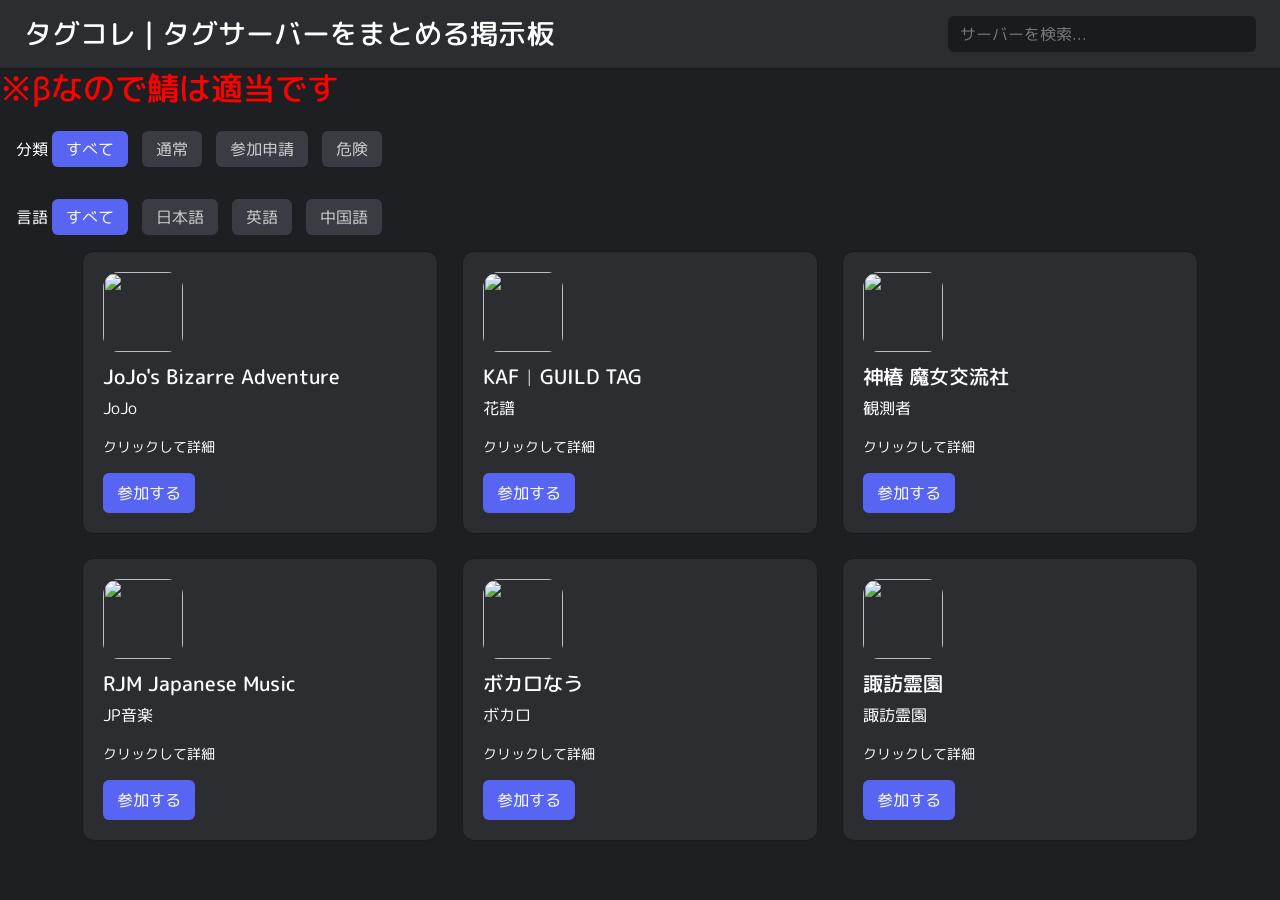
==== index.html @ 12757214 "OGPを追加" ====
<!DOCTYPE html>
<html lang="ja">
    <head>
        <meta charset="UTF-8">
        <title>タグコレ | タグサーバーをまとめる掲示板</title>
        <meta name="viewport" content="width=device-width, initial-scale=1.0">
        <meta property="og:title" content="タグコレ | タグサーバーをまとめる掲示板">
        <meta property="og:description" content="β版公開。">
        <meta property="og.url" content="https://tags-collection-web.pages.dev/">

        <!-- Bootstrap -->
        <link
            href="https://cdn.jsdelivr.net/npm/bootstrap@5.3.2/dist/css/bootstrap.min.css"
            rel="stylesheet"
        />
        <link rel="preconnect" href="https://fonts.googleapis.com">
        <link rel="preconnect" href="https://fonts.gstatic.com" crossorigin>
        <link href="https://fonts.googleapis.com/css2?family=M+PLUS+Rounded+1c:wght@100;300;400;500;700;800;900&display=swap" rel="stylesheet">
        <style>*{font-family: "M PLUS Rounded 1c", sans-serif}</style>

        <link rel="stylesheet" href="/index.css">
        <script src="/func.js"></script>
        <script src="/invite.js"></script>
        <script src="/card.js"></script>
    </head>
    <body>
        <!-- 上部バー -->
        <div class="topbar d-flex justify-content-between align-items-center">
            <h3 class="m-0">タグコレ | タグサーバーをまとめる掲示板</h3>
            <input type="text" class="form-control w-25 search-box" placeholder="サーバーを検索...">
        </div>
        <h2 style="color: red;">※βなので鯖は適当です</h2>

        <!-- カテゴリ -->
        <div class="p-3" id="cat">
            分類
            <button class="category-btn active">すべて</button>
            <button class="category-btn">通常</button>
            <button class="category-btn">参加申請</button>
            <button class="category-btn">危険</button>
        </div>
        <!-- カテゴリ -->
        <div class="p-3" id="lang-cat">
            言語
            <button class="category-btn active">すべて</button>
            <button class="category-btn">日本語</button>
            <button class="category-btn">英語</button>
            <button class="category-btn">中国語</button>
        </div>

        <!-- サーバー一覧 -->
        <div class="container">
            <div class="row g-4 servers">
            </div>
        </div>
        <script src="/main.js"></script>
        <script src="https://cdn.jsdelivr.net/npm/bootstrap@5.3.0/dist/js/bootstrap.bundle.min.js" integrity="sha384-geWF76RCwLtnZ8qwWowPQNguL3RmwHVBC9FhGdlKrxdiJJigb/j/68SIy3Te4Bkz" crossorigin="anonymous"></script>
    </body>
</html>
---- index.css ----
body {
    background-color: #1e1f22;
    color: #fff;
  }

  .topbar {
    background-color: #2b2d31;
    padding: 16px 24px;
    border-bottom: 1px solid #1a1b1e;
  }

  .search-box {
    background-color: #1a1b1e;
    border: none;
    color: #fff;
  }

  .search-box::placeholder {
    color: #777;
  }

  .category-btn {
    background-color: #3a3c43;
    border: none;
    color: #ccc;
    margin-right: 10px;
    border-radius: 6px;
    padding: 6px 14px;
    transition: 0.2s;
  }

  .category-btn:hover {
    background-color: #4a4d55;
  }

  .category-btn.active {
    background-color: #5865f2;
    color: #fff;
  }

  .server-card {
    background-color: #2b2d31;
    border: none;
    border-radius: 12px;
    padding: 20px;
    transition: 0.2s;
    border: 1px solid #1a1b1e;
  }

  .server-card:hover {
    background-color: #32343a;
    transform: translateY(-2px);
  }

  .server-icon {
    width: 80px;
    height: 80px;
    border-radius: 16px;
    margin-bottom: 12px;
  }

  .join-btn {
    background-color: #5865f2;
    border: none;
    color: #fff;
    padding: 8px 14px;
    border-radius: 6px;
    transition: 0.2s;
  }

  .join-btn:hover {
    background-color: #4752c4;
  }
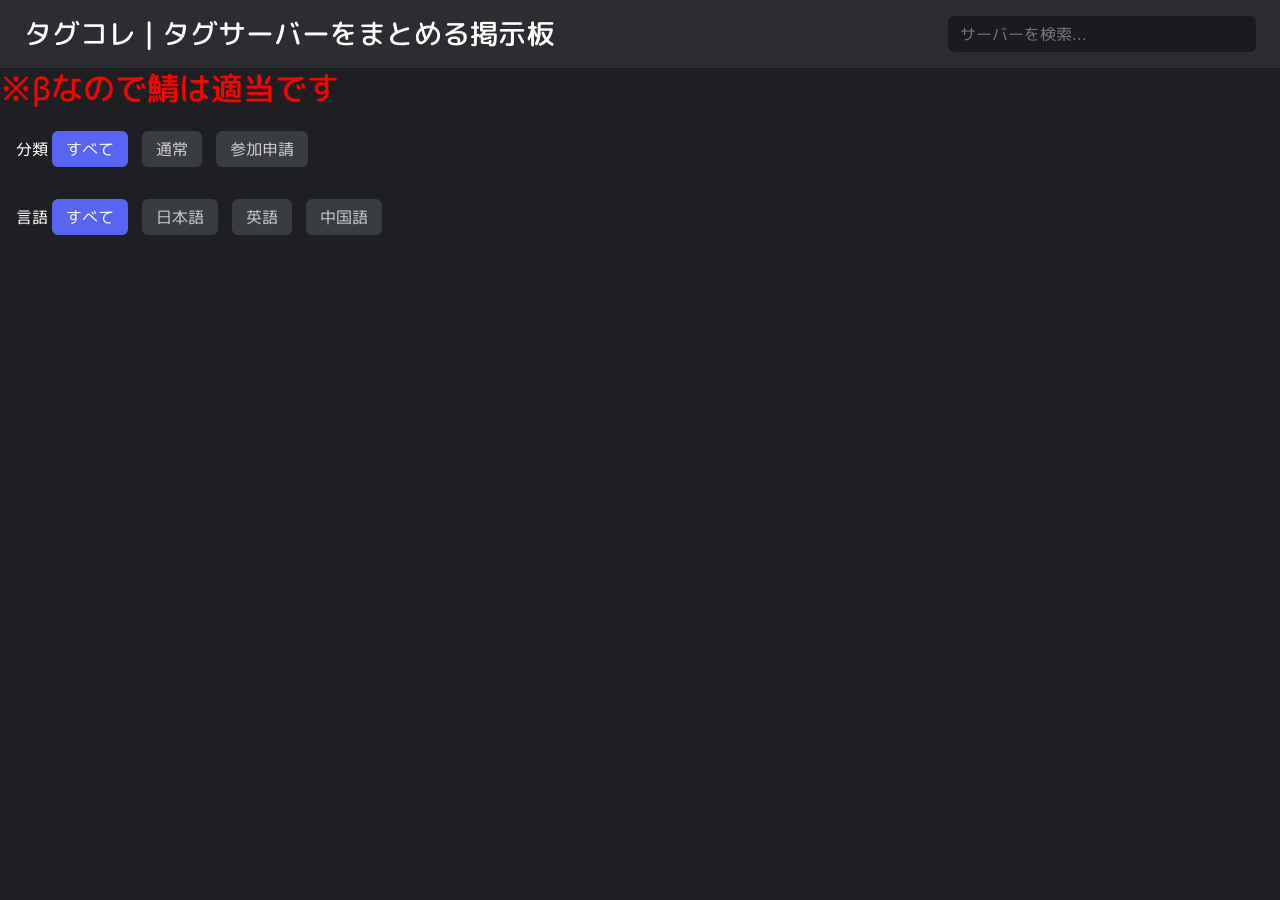
==== commit 868a0545: "危険タグ削除" ====
--- a/index.html
+++ b/index.html
@@ -37,7 +37,7 @@
             <button class="category-btn active">すべて</button>
             <button class="category-btn">通常</button>
             <button class="category-btn">参加申請</button>
-            <button class="category-btn">危険</button>
+            <!--<button class="category-btn">危険</button>-->
         </div>
         <!-- カテゴリ -->
         <div class="p-3" id="lang-cat">
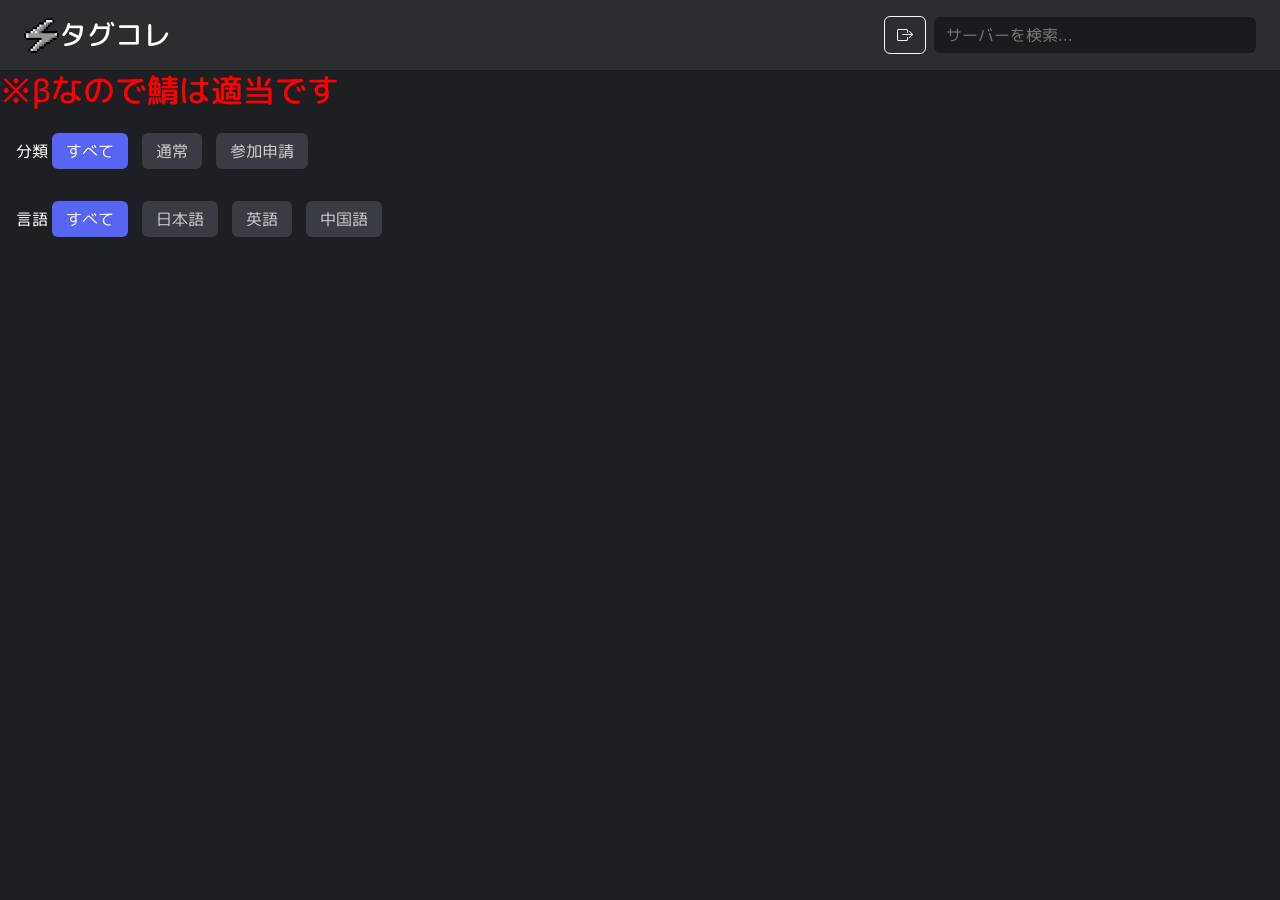
==== commit ad33f643: "色々！" ====
--- a/index.html
+++ b/index.html
@@ -13,10 +13,20 @@
             href="https://cdn.jsdelivr.net/npm/bootstrap@5.3.2/dist/css/bootstrap.min.css"
             rel="stylesheet"
         />
+        <link rel="stylesheet" href="https://cdn.jsdelivr.net/npm/bootstrap-icons@1.13.1/font/bootstrap-icons.min.css">
         <link rel="preconnect" href="https://fonts.googleapis.com">
         <link rel="preconnect" href="https://fonts.gstatic.com" crossorigin>
         <link href="https://fonts.googleapis.com/css2?family=M+PLUS+Rounded+1c:wght@100;300;400;500;700;800;900&display=swap" rel="stylesheet">
         <style>*{font-family: "M PLUS Rounded 1c", sans-serif}</style>
+
+        <!-- Favicon package generated by Favicon.im Generator -->
+        <link rel="icon" type="image/x-icon" href="/favicons/favicon.ico">
+        <link rel="icon" type="image/png" sizes="16x16" href="/favicons/favicon-16x16.png">
+        <link rel="icon" type="image/png" sizes="32x32" href="/favicons/favicon-32x32.png">
+        <link rel="apple-touch-icon" sizes="180x180" href="/favicons/apple-touch-icon.png">
+        <link rel="icon" type="image/png" sizes="192x192" href="/favicons/android-chrome-192x192.png">
+        <link rel="icon" type="image/png" sizes="512x512" href="/favicons/android-chrome-512x512.png">
+        <meta name="theme-color" content="#ffffff">
 
         <link rel="stylesheet" href="/index.css">
         <script src="/func.js"></script>
@@ -25,34 +35,40 @@
     </head>
     <body>
         <!-- 上部バー -->
-        <div class="topbar d-flex justify-content-between align-items-center">
-            <h3 class="m-0">タグコレ | タグサーバーをまとめる掲示板</h3>
-            <input type="text" class="form-control w-25 search-box" placeholder="サーバーを検索...">
+        <div class="topbar d-flex align-items-center">
+            <img src="/img/icon.png" alt="Main Icon" id="main-icon">
+            <h3 class="m-0" id="title">タグコレ</h3>
+            <div class="d-flex align-items-center gap-2 ms-auto">
+                <div class="hover-wrapper">
+                    <a href="https://discord.com/oauth2/authorize?client_id=1464887286196867205" class="btn btn-outline-light bot-add-btn"><i class="bi bi-box-arrow-right"></i></a>
+                    <p class="bot-add-hover-txt p-2 border rounded">Botをサーバーに追加する</p>
+                </div>
+                <input type="text" class="form-control search-box" id="search-box" placeholder="サーバーを検索...">
+            </div>
         </div>
         <h2 style="color: red;">※βなので鯖は適当です</h2>
 
         <!-- カテゴリ -->
-        <div class="p-3" id="cat">
+        <div class="p-3 " id="cat">
             分類
-            <button class="category-btn active">すべて</button>
-            <button class="category-btn">通常</button>
-            <button class="category-btn">参加申請</button>
-            <!--<button class="category-btn">危険</button>-->
+            <button class="category-btn active" value="all">すべて</button>
+            <button class="category-btn" value="normal">通常</button>
+            <button class="category-btn" value="request">参加申請</button>
         </div>
         <!-- カテゴリ -->
         <div class="p-3" id="lang-cat">
             言語
-            <button class="category-btn active">すべて</button>
-            <button class="category-btn">日本語</button>
-            <button class="category-btn">英語</button>
-            <button class="category-btn">中国語</button>
+            <button class="category-btn active" value="all">すべて</button>
+            <button class="category-btn" value="Japanese">日本語</button>
+            <button class="category-btn" value="English">英語</button>
+            <button class="category-btn" value="Chinese">中国語</button>
         </div>
 
         <!-- サーバー一覧 -->
         <div class="container">
-            <div class="row g-4 servers">
-            </div>
+            <div class="row g-4 servers row-cols-1 row-cols-sm-2 row-cols-md-3 row-cols-lg-4"></div>
         </div>
+        <p id="here-nothing" class="text-center d-none"><br>ここには何もありません</p>
         <script src="/main.js"></script>
         <script src="https://cdn.jsdelivr.net/npm/bootstrap@5.3.0/dist/js/bootstrap.bundle.min.js" integrity="sha384-geWF76RCwLtnZ8qwWowPQNguL3RmwHVBC9FhGdlKrxdiJJigb/j/68SIy3Te4Bkz" crossorigin="anonymous"></script>
     </body>
--- a/index.css
+++ b/index.css
@@ -1,25 +1,16 @@
 body {
     background-color: #1e1f22;
     color: #fff;
-  }
+    width: 100%;
+}
 
-  .topbar {
+.topbar {
     background-color: #2b2d31;
     padding: 16px 24px;
     border-bottom: 1px solid #1a1b1e;
-  }
+}
 
-  .search-box {
-    background-color: #1a1b1e;
-    border: none;
-    color: #fff;
-  }
-
-  .search-box::placeholder {
-    color: #777;
-  }
-
-  .category-btn {
+.category-btn {
     background-color: #3a3c43;
     border: none;
     color: #ccc;
@@ -27,47 +18,139 @@
     border-radius: 6px;
     padding: 6px 14px;
     transition: 0.2s;
-  }
+}
 
-  .category-btn:hover {
+.category-btn:hover {
     background-color: #4a4d55;
-  }
+}
 
-  .category-btn.active {
+.category-btn.active {
     background-color: #5865f2;
     color: #fff;
-  }
+}
 
-  .server-card {
+.server-card {
     background-color: #2b2d31;
     border: none;
     border-radius: 12px;
     padding: 20px;
     transition: 0.2s;
     border: 1px solid #1a1b1e;
-  }
+}
 
-  .server-card:hover {
+.server-card:hover {
     background-color: #32343a;
     transform: translateY(-2px);
-  }
+}
 
-  .server-icon {
+.server-icon {
     width: 80px;
     height: 80px;
     border-radius: 16px;
     margin-bottom: 12px;
-  }
+}
 
-  .join-btn {
+.join-btn {
     background-color: #5865f2;
     border: none;
     color: #fff;
     padding: 8px 14px;
     border-radius: 6px;
     transition: 0.2s;
-  }
+}
 
-  .join-btn:hover {
+.join-btn:hover {
     background-color: #4752c4;
-  }+}
+
+.server-title {
+    display: -webkit-box;
+    -webkit-line-clamp: 2; /* ← 行数制限 */
+    -webkit-box-orient: vertical;
+    overflow: hidden;
+}
+
+.server-title.full {
+    display: block;
+    -webkit-line-clamp: unset;
+    -webkit-box-orient: unset;
+    overflow: visible;
+}
+
+#search-box {
+    background-color: #1a1b1e;
+    border: none;
+    color: #fff;
+    min-width: 120px;
+    transition: width 0.3s ease; /* ← アニメーション */
+}
+
+.search-box::placeholder {
+    color: #777;
+}
+
+#main-icon{
+    width: 35px;
+    height: 35px;
+}
+
+.hover-wrapper {
+    position: relative; /* 詳細をこの中で絶対配置する */
+}
+
+.bot-add-hover-txt {
+    position: absolute;
+    top: 100%;           /* ボタンの真下に表示 */
+    left: 50%;
+    transform: translateX(-50%) translateY(5px);
+    width: max-content;
+    max-width: 250px;
+
+    background: #2b2d31;
+    border: 1px solid #ddd;
+    padding: 8px 12px;
+    border-radius: 6px;
+    box-shadow: 0 4px 12px rgba(0,0,0,0.15);
+
+    opacity: 0;
+    transform: translateY(5px);
+    pointer-events: none;
+
+    transition: opacity 0.25s ease, transform 0.25s ease;
+}
+
+/* ボタンにホバーしたら詳細を表示 */
+.bot-add-btn:hover + .bot-add-hover-txt {
+    transform: translateX(-50%) translateY(0);
+    pointer-events: auto;
+    opacity: 1;
+}
+
+
+@media (max-width: 600px) {
+    .top-right {
+        flex-wrap: wrap;
+        width: 100%;
+    }
+
+    #search-box {
+        width: 120px;              /* 初期は小さめ */
+        transition: width 0.3s ease;
+    }
+
+    #search-box:focus {
+        width: 100%;               /* ← タップしたらスッと広がる */
+    }
+
+    #search-box:focus ~ #title {
+        display: none;
+    }
+
+    #search-box:focus + .bot-link {
+        opacity: 0;
+        pointer-events: none;
+        transition: opacity 0.3s ease;
+    }
+}
+
+
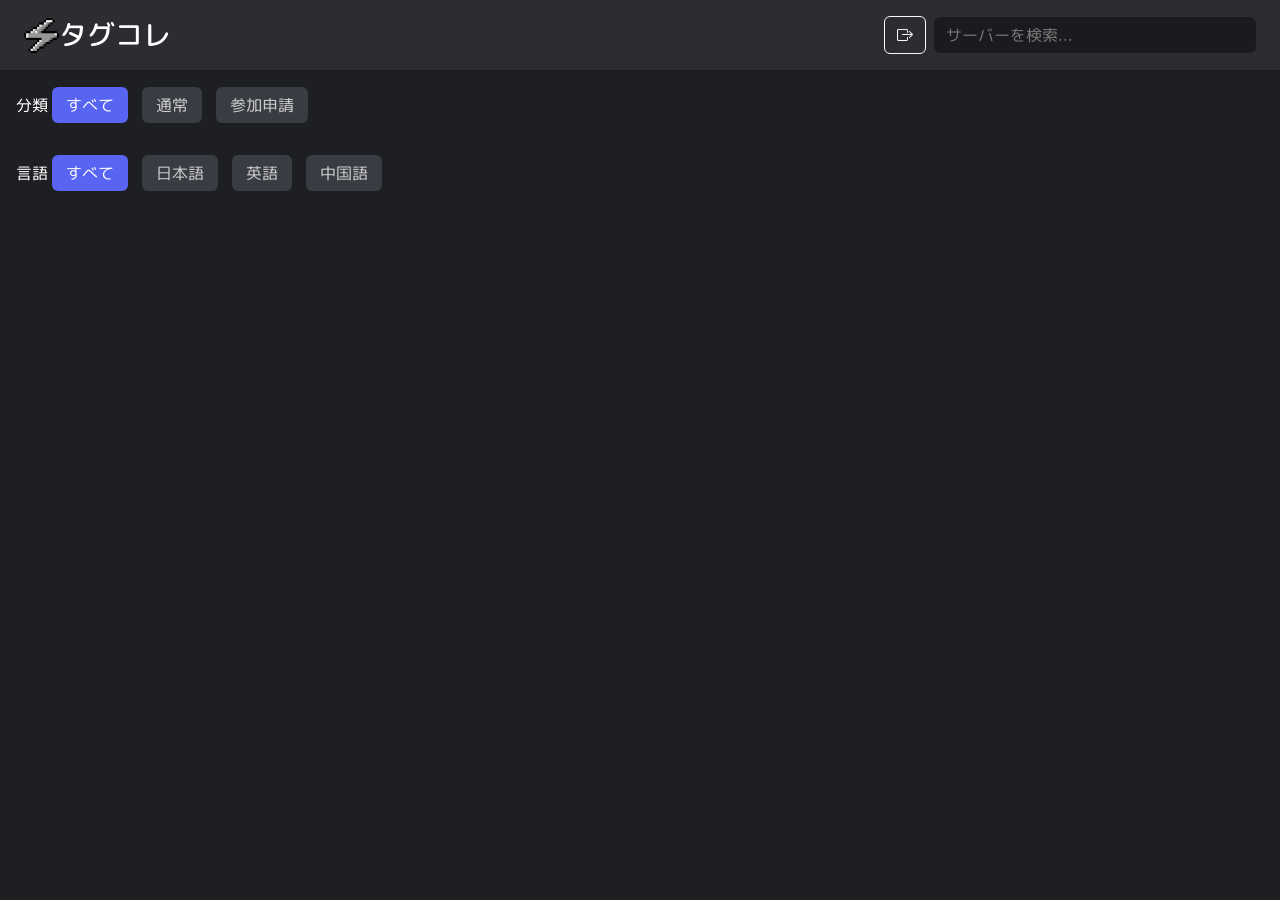
==== commit 1ad29c53: "表記変更" ====
--- a/index.html
+++ b/index.html
@@ -2,10 +2,10 @@
 <html lang="ja">
     <head>
         <meta charset="UTF-8">
-        <title>タグコレ | タグサーバーをまとめる掲示板</title>
+        <title>タグコレ | サーバータグをまとめる掲示板</title>
         <meta name="viewport" content="width=device-width, initial-scale=1.0">
-        <meta property="og:title" content="タグコレ | タグサーバーをまとめる掲示板">
-        <meta property="og:description" content="β版公開。">
+        <meta property="og:title" content="タグコレ | サーバータグをまとめる掲示板">
+        <meta property="og:description" content="制作中のタグサーバー掲示板！">
         <meta property="og.url" content="https://tags-collection-web.pages.dev/">
 
         <!-- Bootstrap -->
@@ -46,7 +46,7 @@
                 <input type="text" class="form-control search-box" id="search-box" placeholder="サーバーを検索...">
             </div>
         </div>
-        <h2 style="color: red;">※βなので鯖は適当です</h2>
+        <!-- <h2 style="color: red;">※βなので鯖は適当です</h2> -->
 
         <!-- カテゴリ -->
         <div class="p-3 " id="cat">
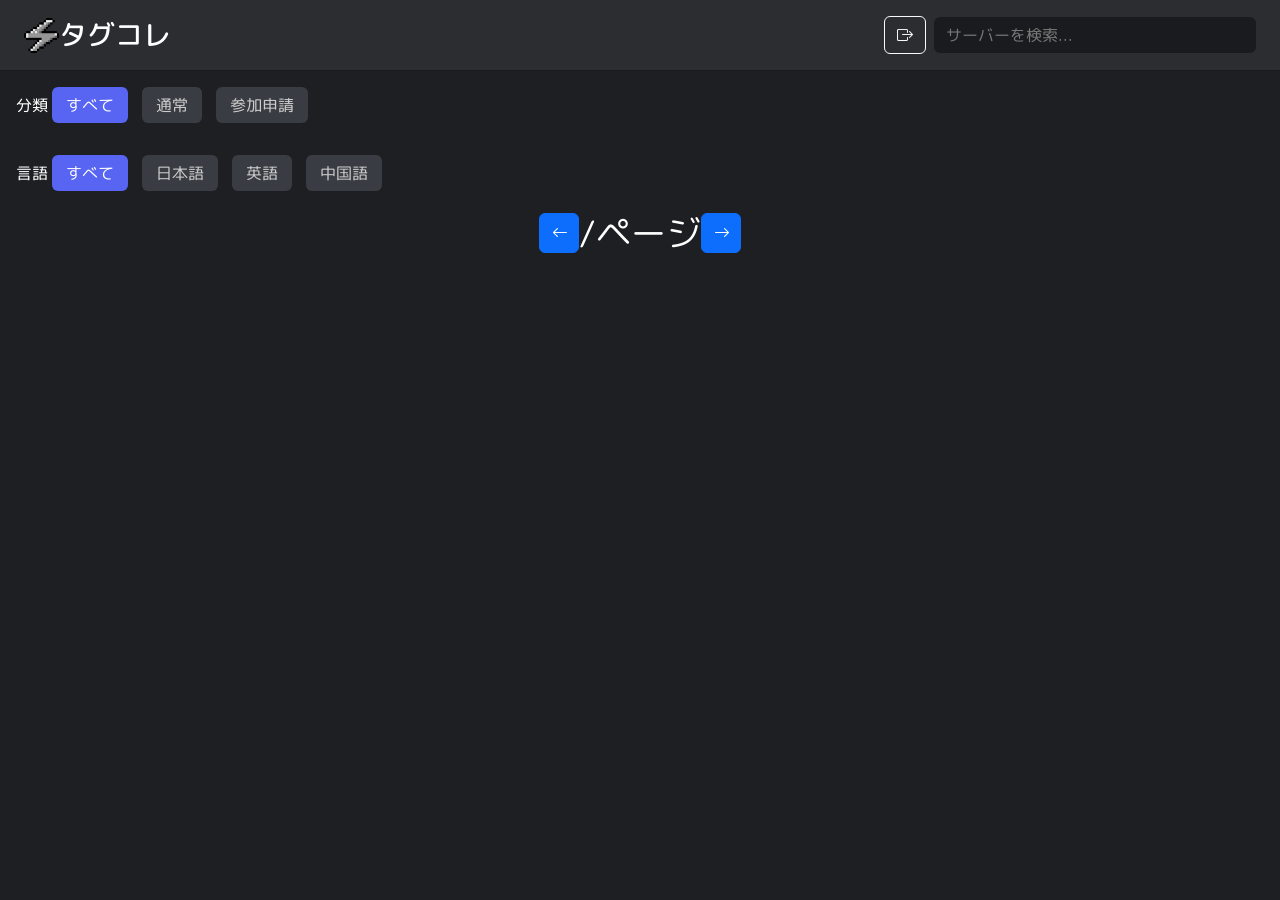
==== commit 233c2243: "ページ遷移とパラメーターを若干" ====
--- a/index.html
+++ b/index.html
@@ -69,6 +69,12 @@
             <div class="row g-4 servers row-cols-1 row-cols-sm-2 row-cols-md-3 row-cols-lg-4"></div>
         </div>
         <p id="here-nothing" class="text-center d-none"><br>ここには何もありません</p>
+        <br>
+        <div id="page-changer" class="d-flex justify-content-center align-items-center">
+            <button class="btn btn-primary" id="page-back"><i class="bi bi-arrow-left"></i></button>
+            <p><span id="now-page"></span>/<span id="all-page"></span>ページ</p>
+            <button class="btn btn-primary" id="page-next"><i class="bi bi-arrow-right"></i></button>
+        </div>
         <script src="/main.js"></script>
         <script src="https://cdn.jsdelivr.net/npm/bootstrap@5.3.0/dist/js/bootstrap.bundle.min.js" integrity="sha384-geWF76RCwLtnZ8qwWowPQNguL3RmwHVBC9FhGdlKrxdiJJigb/j/68SIy3Te4Bkz" crossorigin="anonymous"></script>
     </body>
--- a/index.css
+++ b/index.css
@@ -126,6 +126,14 @@
     opacity: 1;
 }
 
+#page-changer button{
+    width: 40px;
+    height: 40px;
+}
+#page-changer p{
+    margin: 0;
+    font-size: 35px;
+}
 
 @media (max-width: 600px) {
     .top-right {
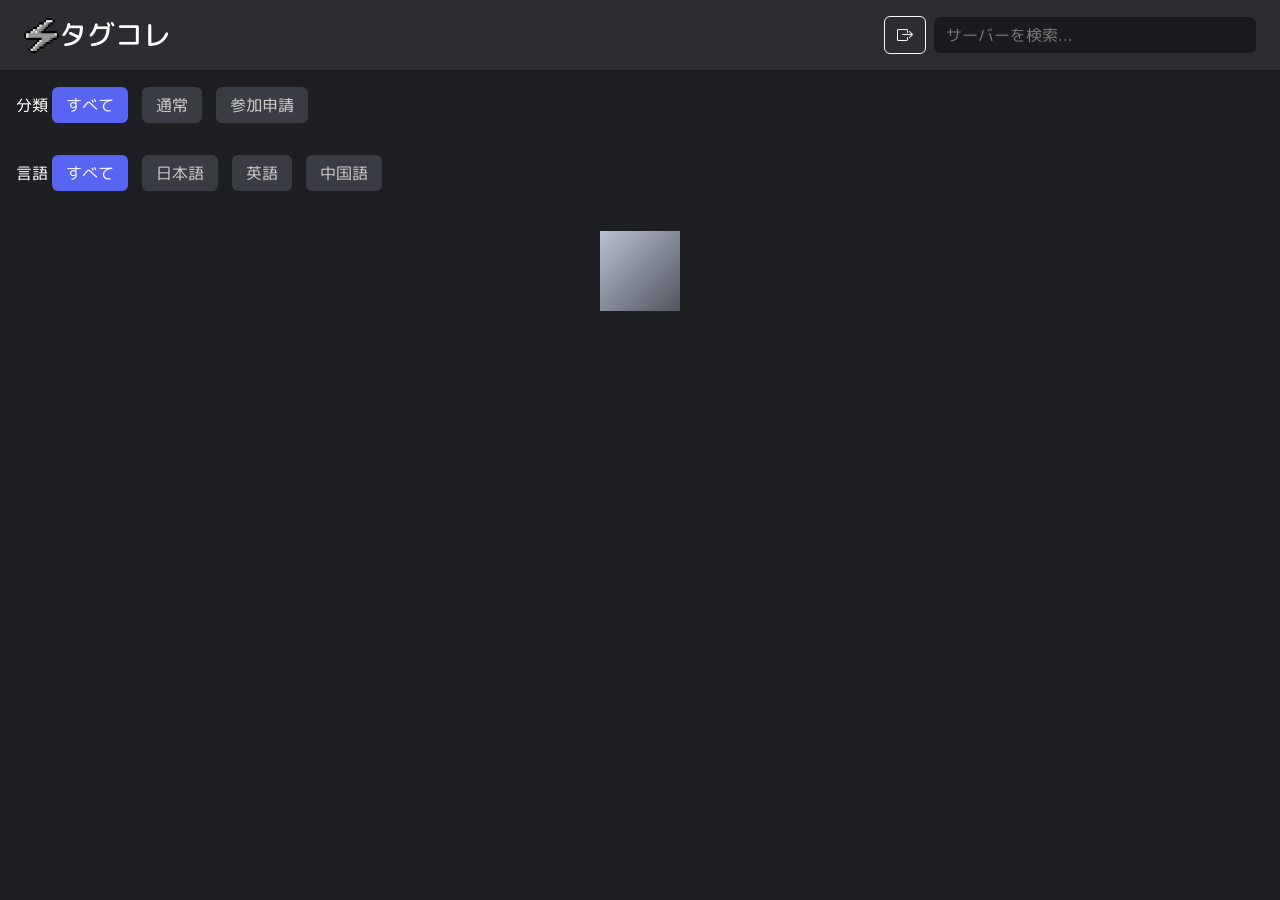
==== commit dca3ae32: "ロードアイコンの追加(qiitaから拝借)、カテゴリ、言語のフィルターをパラメーターにセット" ====
--- a/index.html
+++ b/index.html
@@ -47,22 +47,34 @@
             </div>
         </div>
         <!-- <h2 style="color: red;">※βなので鯖は適当です</h2> -->
+        <noscript>
+            <p class="text-center">Javascriptが有効になっていません。<br>設定から有効化してください。</p>
+        </noscript>
+          
 
         <!-- カテゴリ -->
         <div class="p-3 " id="cat">
             分類
-            <button class="category-btn active" value="all">すべて</button>
+            <button class="category-btn" value="all">すべて</button>
             <button class="category-btn" value="normal">通常</button>
             <button class="category-btn" value="request">参加申請</button>
         </div>
         <!-- カテゴリ -->
         <div class="p-3" id="lang-cat">
             言語
-            <button class="category-btn active" value="all">すべて</button>
+            <button class="category-btn" value="all">すべて</button>
             <button class="category-btn" value="Japanese">日本語</button>
             <button class="category-btn" value="English">英語</button>
             <button class="category-btn" value="Chinese">中国語</button>
         </div>
+
+        <br>
+        <div id="loading">
+            <div class="box" class="justify-content-center align-items-center">
+                <div class="geometric-morph"></div>
+            </div>
+            <br>
+        </div>  
 
         <!-- サーバー一覧 -->
         <div class="container">
--- a/index.css
+++ b/index.css
@@ -161,4 +161,37 @@
     }
 }
 
-
+/* https://qiita.com/nolanlover0527/items/6d0091a429e1f3c58e02#3-%E5%B9%BE%E4%BD%95%E5%AD%A6%E7%9A%84%E3%83%A2%E3%83%BC%E3%83%95%E3%82%A3%E3%83%B3%E3%82%B0 */
+.box {
+    display: flex;
+    justify-content: center;
+    align-items: center;
+}
+  
+.geometric-morph {
+    width: 80px;
+    height: 80px;
+    background: linear-gradient(135deg, #b9c0d5, #51555c);
+    position: relative;
+    animation: morph 3s ease-in-out infinite;
+}
+  
+@keyframes morph {
+    0%, 100% {
+        border-radius: 20%;
+        transform: rotate(0deg) scale(1);
+    }
+    25% {
+        border-radius: 50%;
+        transform: rotate(90deg) scale(0.9);
+    }
+    50% {
+        border-radius: 5%;
+        transform: rotate(180deg) scale(1.1);
+    }
+    75% {
+        border-radius: 50%;
+        transform: rotate(270deg) scale(0.9);
+    }
+}
+  
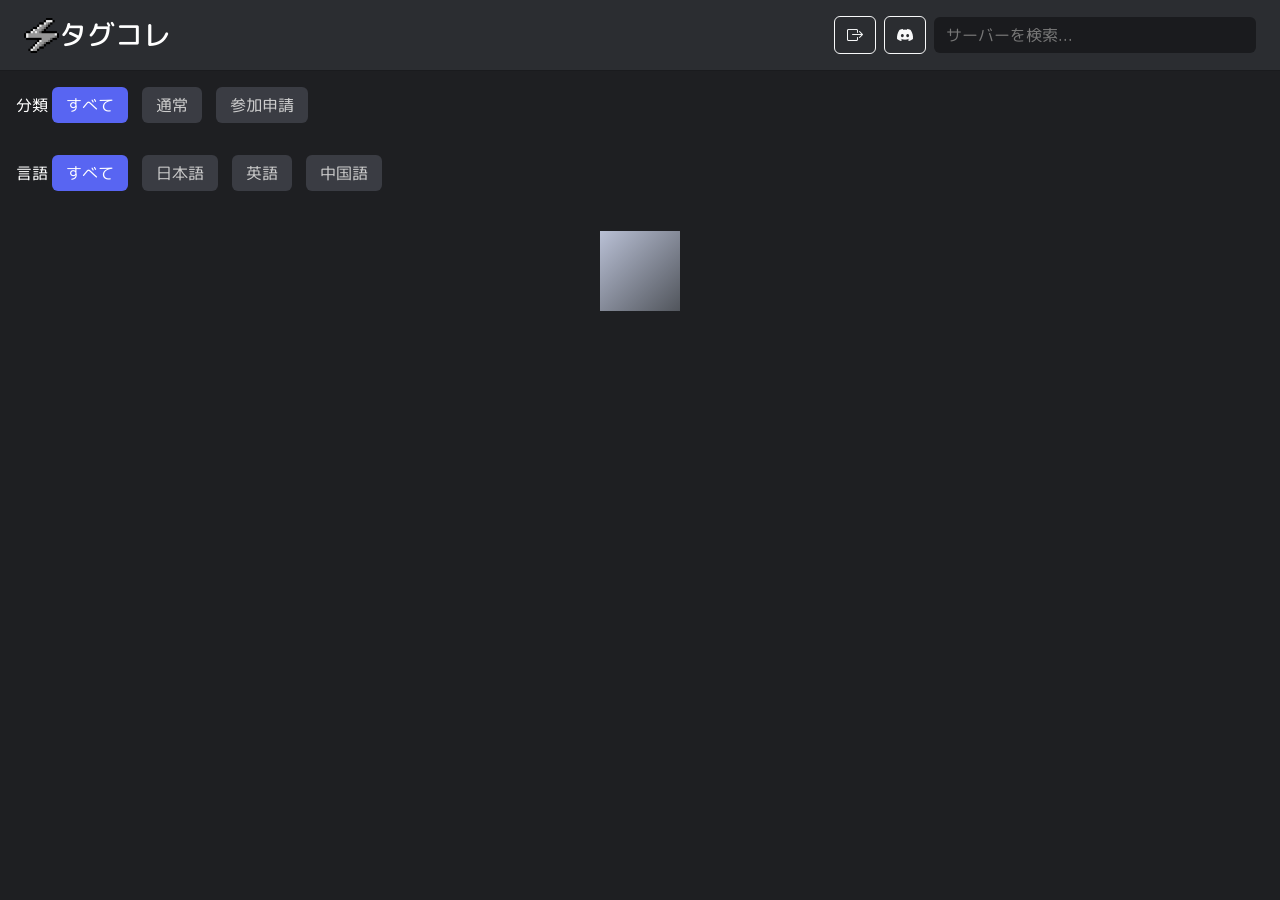
==== commit 2ba2fce5: "もっと探すボタン、Discordサーバーへのリンクを追加" ====
--- a/index.html
+++ b/index.html
@@ -36,13 +36,16 @@
     <body>
         <!-- 上部バー -->
         <div class="topbar d-flex align-items-center">
-            <img src="/img/icon.png" alt="Main Icon" id="main-icon">
-            <h3 class="m-0" id="title">タグコレ</h3>
+            <a href="/" class="title-link d-flex">
+                <img src="/img/icon.png" alt="Main Icon" id="main-icon">
+                <h3 class="m-0" id="title">タグコレ</h3>
+            </a>
             <div class="d-flex align-items-center gap-2 ms-auto">
                 <div class="hover-wrapper">
                     <a href="https://discord.com/oauth2/authorize?client_id=1464887286196867205" class="btn btn-outline-light bot-add-btn"><i class="bi bi-box-arrow-right"></i></a>
                     <p class="bot-add-hover-txt p-2 border rounded">Botをサーバーに追加する</p>
                 </div>
+                <a href="https://discord.gg/GgMSemP6f6" class="btn btn-outline-light"><i class="bi bi-discord"></i></a>
                 <input type="text" class="form-control search-box" id="search-box" placeholder="サーバーを検索...">
             </div>
         </div>
@@ -82,11 +85,12 @@
         </div>
         <p id="here-nothing" class="text-center d-none"><br>ここには何もありません</p>
         <br>
-        <div id="page-changer" class="d-flex justify-content-center align-items-center">
-            <button class="btn btn-primary" id="page-back"><i class="bi bi-arrow-left"></i></button>
+        <div id="page-changer" class="d-flex justify-content-center align-items-center d-none">
+            <button class="btn btn-primary btn-color" id="page-back"><i class="bi bi-arrow-left"></i></button>
             <p><span id="now-page"></span>/<span id="all-page"></span>ページ</p>
-            <button class="btn btn-primary" id="page-next"><i class="bi bi-arrow-right"></i></button>
+            <button class="btn btn-primary btn-color" id="page-next"><i class="bi bi-arrow-right"></i></button>
         </div>
+        <textarea class="opacity-0" id="copy"></textarea>
         <script src="/main.js"></script>
         <script src="https://cdn.jsdelivr.net/npm/bootstrap@5.3.0/dist/js/bootstrap.bundle.min.js" integrity="sha384-geWF76RCwLtnZ8qwWowPQNguL3RmwHVBC9FhGdlKrxdiJJigb/j/68SIy3Te4Bkz" crossorigin="anonymous"></script>
     </body>
--- a/index.css
+++ b/index.css
@@ -8,6 +8,20 @@
     background-color: #2b2d31;
     padding: 16px 24px;
     border-bottom: 1px solid #1a1b1e;
+}
+
+.btn-color, .btn-color:focus {
+    background-color: #5865f2;
+    border: none;
+}
+.btn-color:hover, .btn-color:active {
+    background-color: #4752c4;
+}
+.btn-color:focus {
+    border: white solid 1px;
+}
+.btn-color:disabled {
+    background-color: #3a3c43;
 }
 
 .category-btn {
@@ -59,7 +73,7 @@
     transition: 0.2s;
 }
 
-.join-btn:hover {
+.join-btn:hover, .join-btn:focus {
     background-color: #4752c4;
 }
 
@@ -175,6 +189,11 @@
     position: relative;
     animation: morph 3s ease-in-out infinite;
 }
+
+.title-link {
+    text-decoration: none;
+    color: currentColor;
+}
   
 @keyframes morph {
     0%, 100% {
